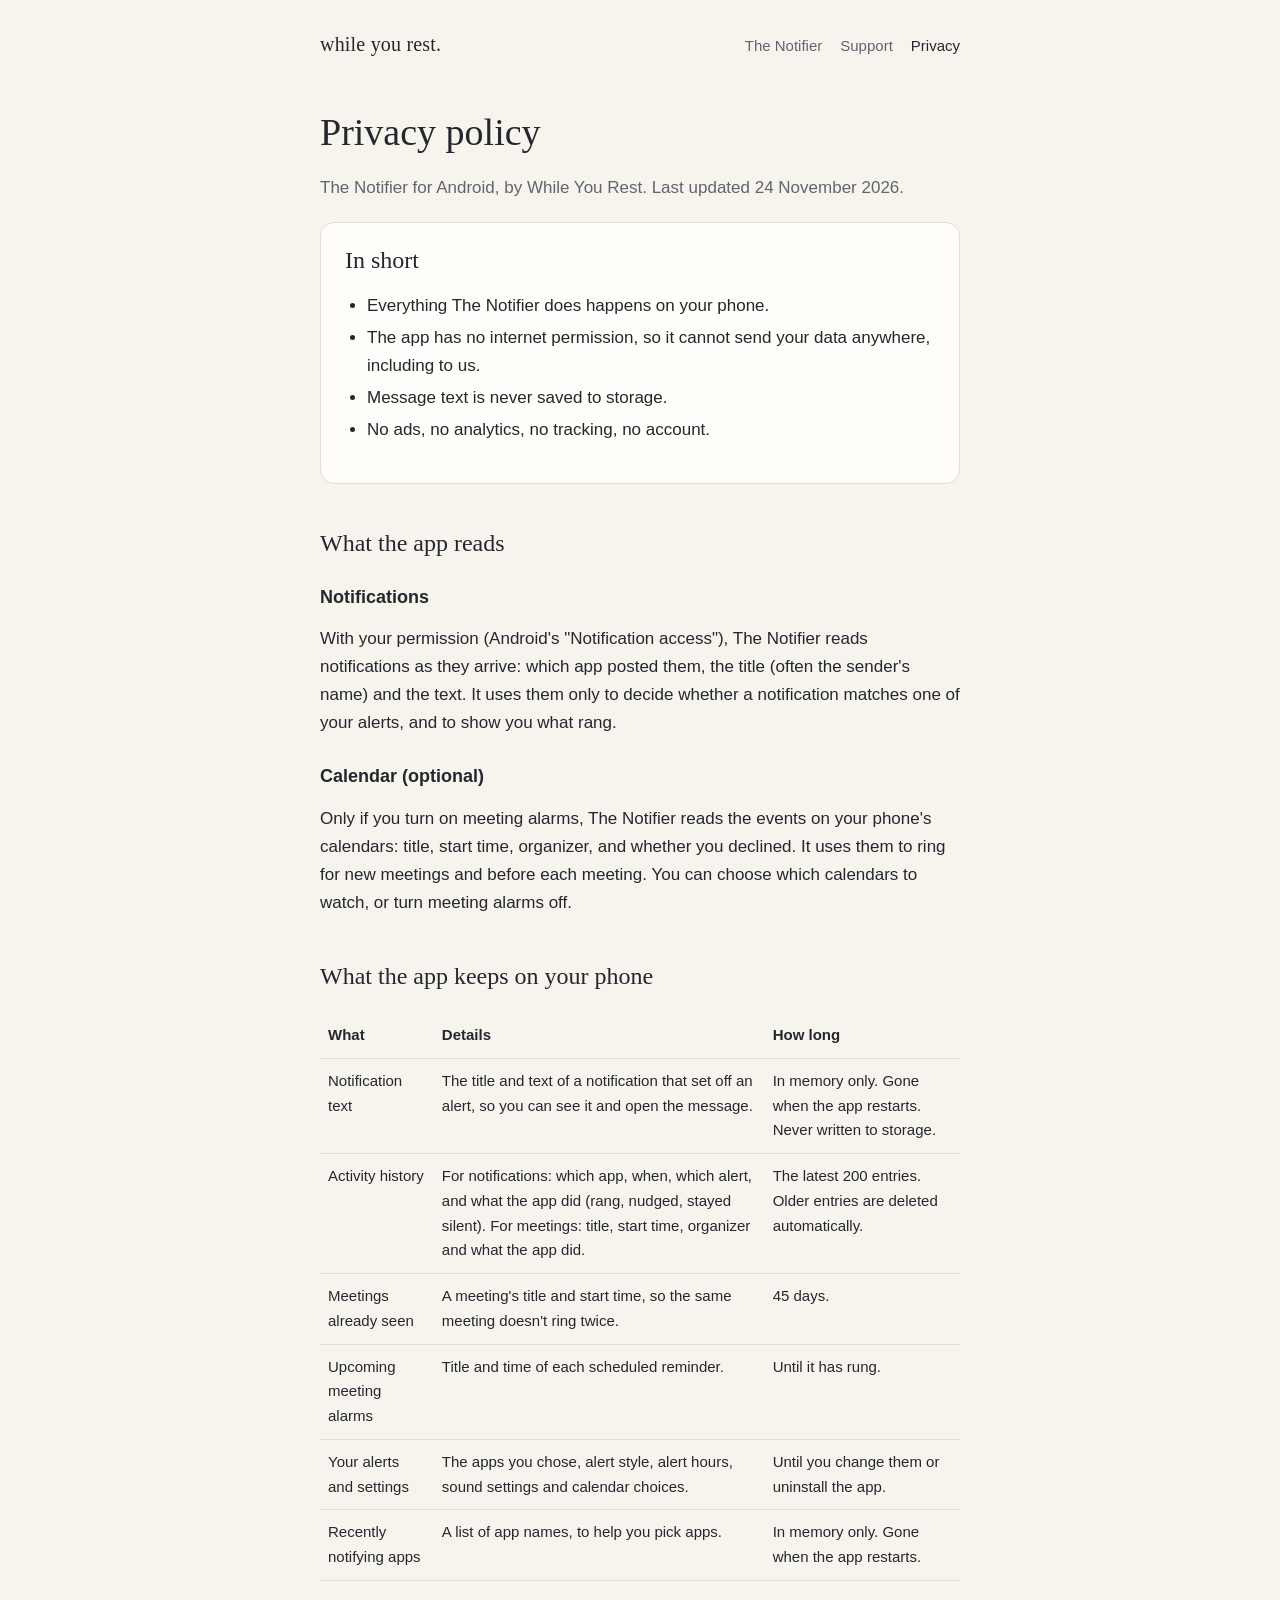
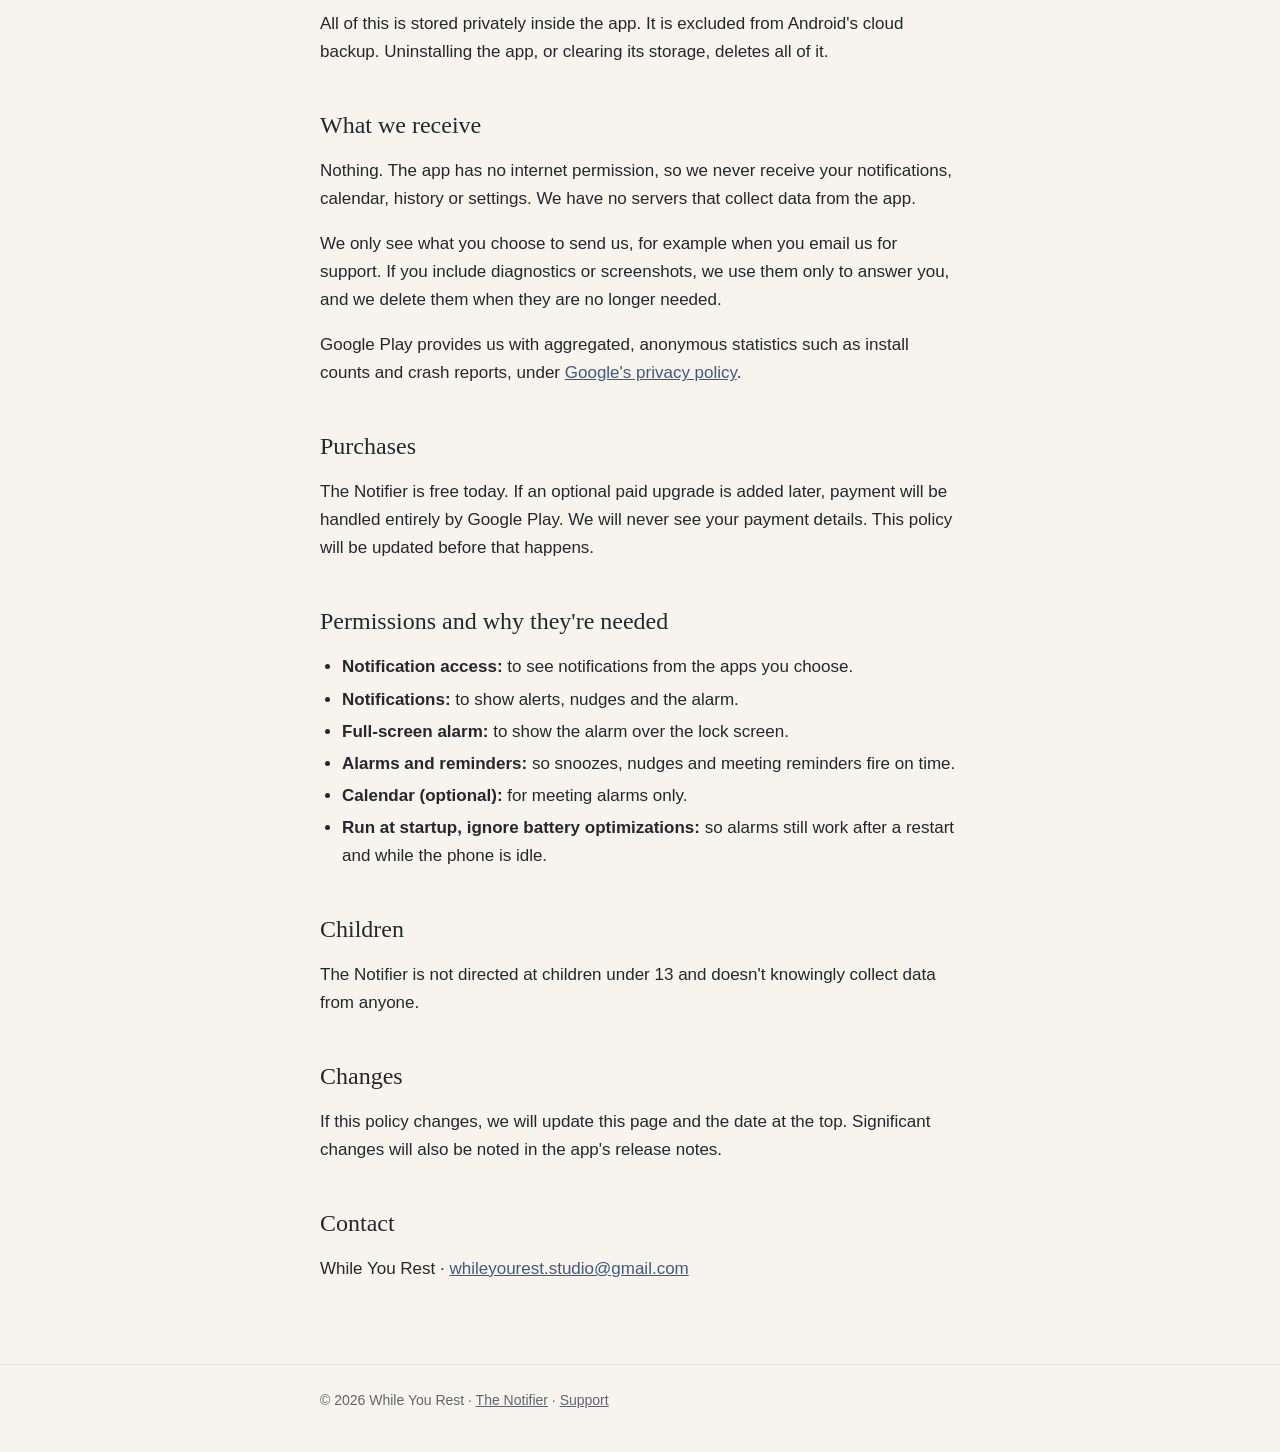
==== notifier/privacy/index.html @ c1008b0e "Studio site: home, The Notifier, privacy policy, support Co-Authored-By: Claude Opus 5.5 <noreply@an" ====
<!doctype html>
<html lang="en">
<head>
  <meta charset="utf-8">
  <meta name="viewport" content="width=device-width, initial-scale=1">
  <title>Notifier Privacy Policy</title>
  <meta name="description" content="How The Notifier handles your notifications and calendar data. Everything stays on your phone.">
  <link rel="stylesheet" href="/assets/style.css">
</head>
<body>
  <header class="site"><div class="wrap">
    <a class="brand" href="/">while you rest.</a>
    <nav><a href="/notifier/">The Notifier</a><a href="/notifier/support/">Support</a><a href="/notifier/privacy/" aria-current="page">Privacy</a></nav>
  </div></header>

  <main><div class="wrap">
    <h1>Privacy policy</h1>
    <p class="muted">The Notifier for Android, by While You Rest. Last updated 24 November 2026.</p>

    <div class="card">
      <h2>In short</h2>
      <ul>
        <li>Everything The Notifier does happens on your phone.</li>
        <li>The app has no internet permission, so it cannot send your data anywhere, including to us.</li>
        <li>Message text is never saved to storage.</li>
        <li>No ads, no analytics, no tracking, no account.</li>
      </ul>
    </div>

    <h2>What the app reads</h2>
    <h3>Notifications</h3>
    <p>With your permission (Android's "Notification access"), The Notifier reads notifications as they arrive: which app posted them, the title (often the sender's name) and the text. It uses them only to decide whether a notification matches one of your alerts, and to show you what rang.</p>

    <h3>Calendar (optional)</h3>
    <p>Only if you turn on meeting alarms, The Notifier reads the events on your phone's calendars: title, start time, organizer, and whether you declined. It uses them to ring for new meetings and before each meeting. You can choose which calendars to watch, or turn meeting alarms off.</p>

    <h2>What the app keeps on your phone</h2>
    <div class="table-scroll"><table>
      <tr><th>What</th><th>Details</th><th>How long</th></tr>
      <tr><td>Notification text</td><td>The title and text of a notification that set off an alert, so you can see it and open the message.</td><td>In memory only. Gone when the app restarts. Never written to storage.</td></tr>
      <tr><td>Activity history</td><td>For notifications: which app, when, which alert, and what the app did (rang, nudged, stayed silent). For meetings: title, start time, organizer and what the app did.</td><td>The latest 200 entries. Older entries are deleted automatically.</td></tr>
      <tr><td>Meetings already seen</td><td>A meeting's title and start time, so the same meeting doesn't ring twice.</td><td>45 days.</td></tr>
      <tr><td>Upcoming meeting alarms</td><td>Title and time of each scheduled reminder.</td><td>Until it has rung.</td></tr>
      <tr><td>Your alerts and settings</td><td>The apps you chose, alert style, alert hours, sound settings and calendar choices.</td><td>Until you change them or uninstall the app.</td></tr>
      <tr><td>Recently notifying apps</td><td>A list of app names, to help you pick apps.</td><td>In memory only. Gone when the app restarts.</td></tr>
    </table></div>
    <p>All of this is stored privately inside the app. It is excluded from Android's cloud backup. Uninstalling the app, or clearing its storage, deletes all of it.</p>

    <h2>What we receive</h2>
    <p>Nothing. The app has no internet permission, so we never receive your notifications, calendar, history or settings. We have no servers that collect data from the app.</p>
    <p>We only see what you choose to send us, for example when you email us for support. If you include diagnostics or screenshots, we use them only to answer you, and we delete them when they are no longer needed.</p>
    <p>Google Play provides us with aggregated, anonymous statistics such as install counts and crash reports, under <a href="https://policies.google.com/privacy">Google's privacy policy</a>.</p>

    <h2>Purchases</h2>
    <p>The Notifier is free today. If an optional paid upgrade is added later, payment will be handled entirely by Google Play. We will never see your payment details. This policy will be updated before that happens.</p>

    <h2>Permissions and why they're needed</h2>
    <ul>
      <li><strong>Notification access:</strong> to see notifications from the apps you choose.</li>
      <li><strong>Notifications:</strong> to show alerts, nudges and the alarm.</li>
      <li><strong>Full-screen alarm:</strong> to show the alarm over the lock screen.</li>
      <li><strong>Alarms and reminders:</strong> so snoozes, nudges and meeting reminders fire on time.</li>
      <li><strong>Calendar (optional):</strong> for meeting alarms only.</li>
      <li><strong>Run at startup, ignore battery optimizations:</strong> so alarms still work after a restart and while the phone is idle.</li>
    </ul>

    <h2>Children</h2>
    <p>The Notifier is not directed at children under 13 and doesn't knowingly collect data from anyone.</p>

    <h2>Changes</h2>
    <p>If this policy changes, we will update this page and the date at the top. Significant changes will also be noted in the app's release notes.</p>

    <h2>Contact</h2>
    <p>While You Rest · <a href="mailto:whileyourest.studio@gmail.com">whileyourest.studio@gmail.com</a></p>
  </div></main>

  <footer class="site"><div class="wrap">
    © 2026 While You Rest · <a href="/notifier/">The Notifier</a> · <a href="/notifier/support/">Support</a>
  </div></footer>
</body>
</html>
---- assets/style.css ----
:root {
  --bg: #f7f4ee;
  --surface: #fffdf9;
  --text: #24272e;
  --muted: #5f646e;
  --line: #e4ded3;
  --accent: #3d5a80;
  --accent-soft: #e6ecf3;
  color-scheme: light;
}
@media (prefers-color-scheme: dark) {
  :root {
    --bg: #12151b;
    --surface: #1a1e26;
    --text: #e8e6e1;
    --muted: #a3a7b0;
    --line: #2b313c;
    --accent: #9db7d8;
    --accent-soft: #212a37;
    color-scheme: dark;
  }
}

* { box-sizing: border-box; }
html { -webkit-text-size-adjust: 100%; }
body {
  margin: 0;
  background: var(--bg);
  color: var(--text);
  font: 17px/1.65 -apple-system, BlinkMacSystemFont, "Segoe UI", Roboto, "Helvetica Neue", Arial, sans-serif;
}
.wrap { max-width: 680px; margin: 0 auto; padding: 0 20px; }

header.site { padding: 28px 0 8px; }
header.site .wrap { display: flex; align-items: baseline; justify-content: space-between; gap: 16px; flex-wrap: wrap; }
.brand { font-family: Georgia, "Times New Roman", serif; font-size: 20px; color: var(--text); text-decoration: none; letter-spacing: .01em; }
nav a { color: var(--muted); text-decoration: none; margin-left: 18px; font-size: 15px; }
nav a:first-child { margin-left: 0; }
nav a:hover, nav a[aria-current] { color: var(--text); }

main { padding: 40px 0 64px; }
h1, h2, h3 { font-family: Georgia, "Times New Roman", serif; font-weight: normal; line-height: 1.25; }
h1 { font-size: 38px; margin: 0 0 12px; }
h2 { font-size: 24px; margin: 44px 0 10px; }
h3 { font-size: 18px; margin: 28px 0 6px; font-family: inherit; font-weight: 600; }
p, li { color: var(--text); }
.lede { font-size: 20px; color: var(--muted); margin: 0 0 28px; }
.muted { color: var(--muted); }
a { color: var(--accent); }
ul { padding-left: 22px; }
li { margin: 4px 0; }

.card {
  background: var(--surface);
  border: 1px solid var(--line);
  border-radius: 14px;
  padding: 22px 24px;
  margin: 20px 0;
}
.card h2, .card h3 { margin-top: 0; }
.note { background: var(--accent-soft); border-radius: 10px; padding: 14px 18px; margin: 20px 0; }

table { width: 100%; border-collapse: collapse; margin: 12px 0; font-size: 15px; }
th, td { text-align: left; vertical-align: top; padding: 10px 8px; border-bottom: 1px solid var(--line); }
th { font-weight: 600; }
.table-scroll { overflow-x: auto; }

footer.site { border-top: 1px solid var(--line); padding: 24px 0 40px; color: var(--muted); font-size: 14px; }
footer.site a { color: var(--muted); }

@media (max-width: 480px) {
  h1 { font-size: 30px; }
  .lede { font-size: 18px; }
  nav a { margin-left: 12px; }
}
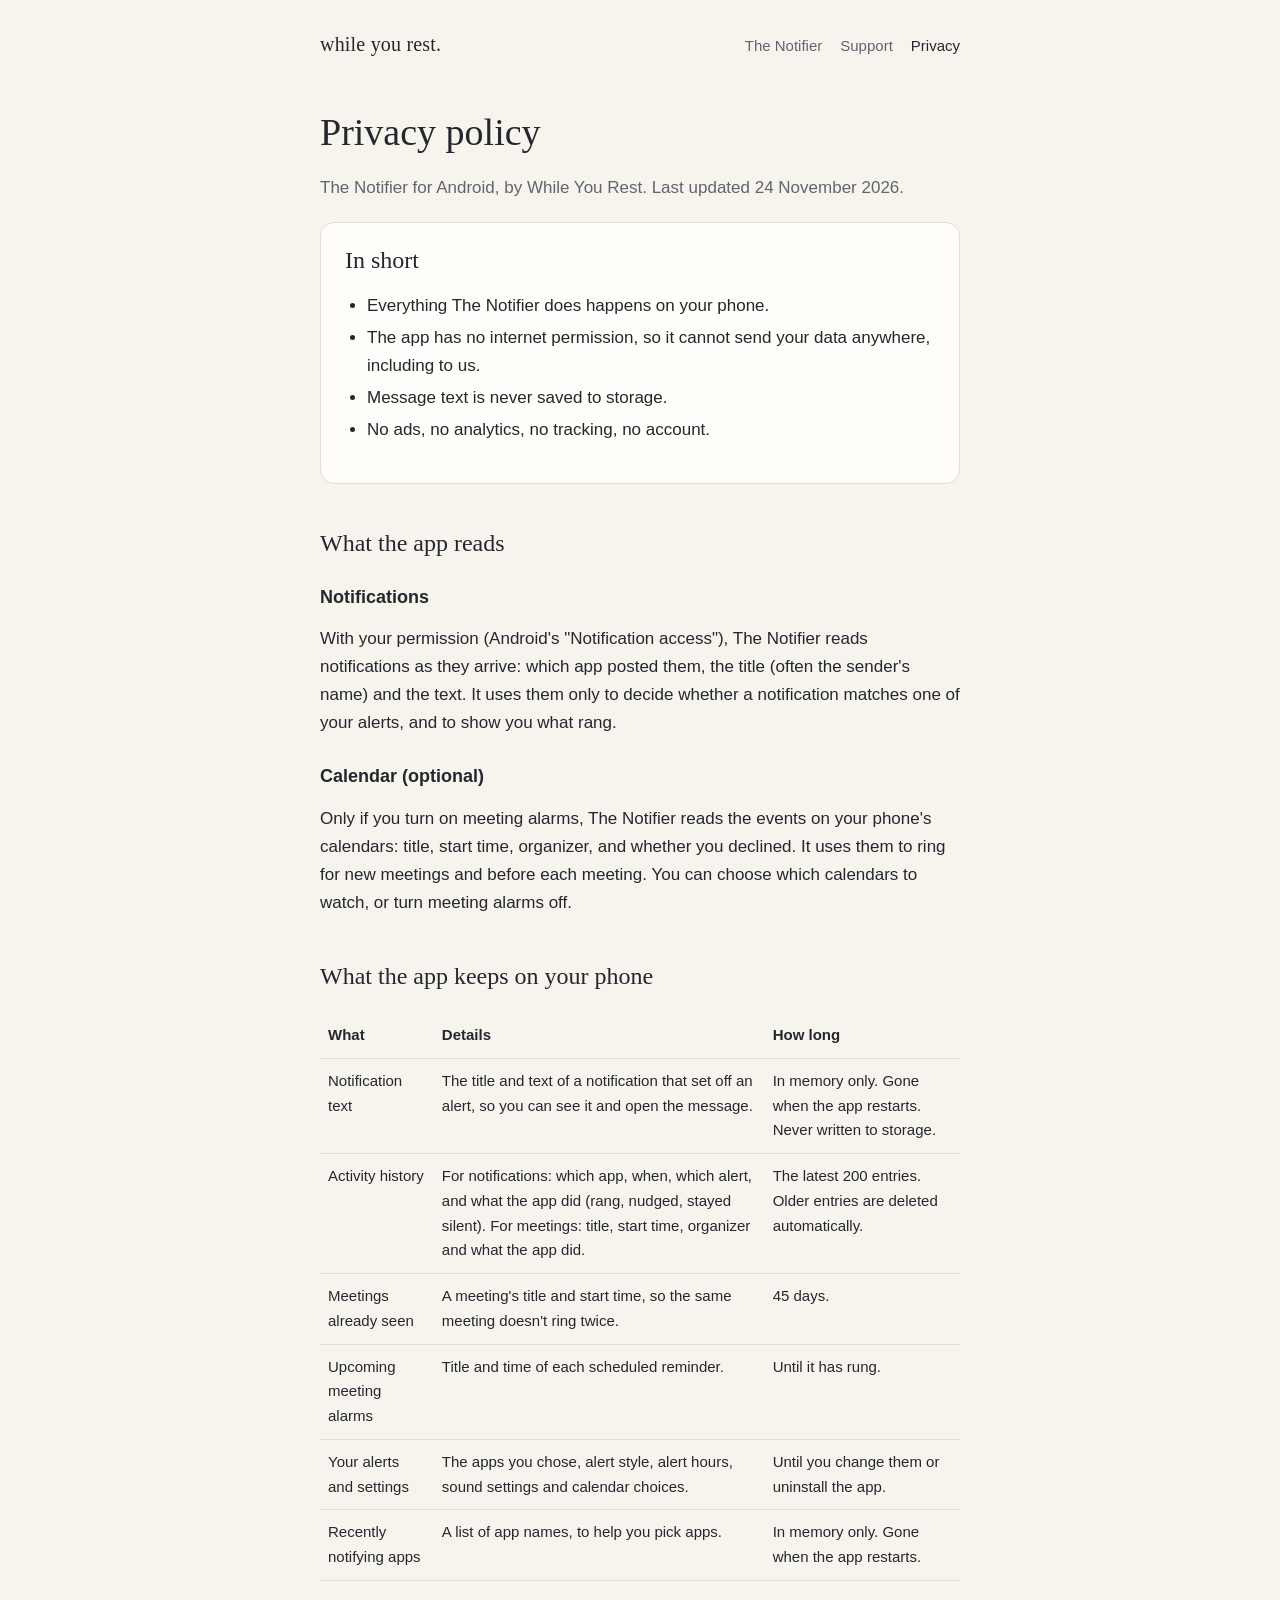
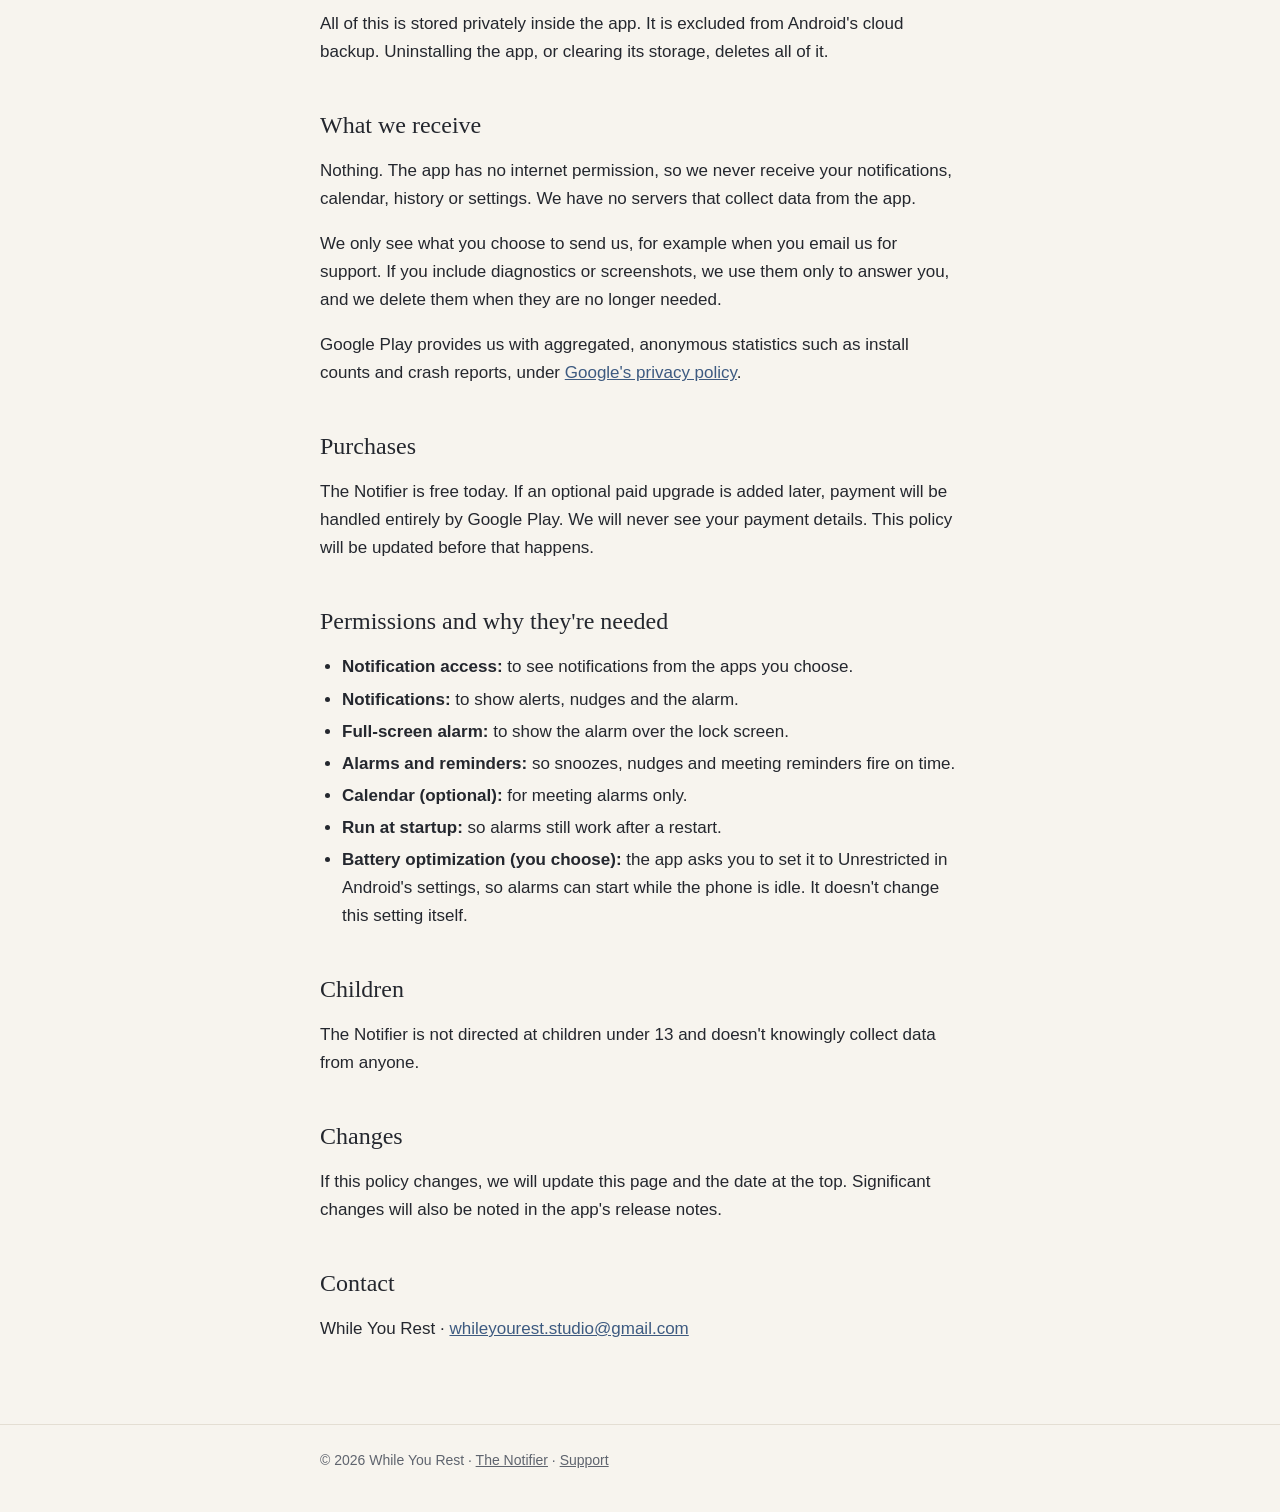
==== commit c21986d0: "Privacy policy: battery optimization is set by the user, not the app Co-Authored-By: Claude Opus 5.5" ====
--- a/notifier/privacy/index.html
+++ b/notifier/privacy/index.html
@@ -61,7 +61,8 @@
       <li><strong>Full-screen alarm:</strong> to show the alarm over the lock screen.</li>
       <li><strong>Alarms and reminders:</strong> so snoozes, nudges and meeting reminders fire on time.</li>
       <li><strong>Calendar (optional):</strong> for meeting alarms only.</li>
-      <li><strong>Run at startup, ignore battery optimizations:</strong> so alarms still work after a restart and while the phone is idle.</li>
+      <li><strong>Run at startup:</strong> so alarms still work after a restart.</li>
+      <li><strong>Battery optimization (you choose):</strong> the app asks you to set it to Unrestricted in Android's settings, so alarms can start while the phone is idle. It doesn't change this setting itself.</li>
     </ul>
 
     <h2>Children</h2>
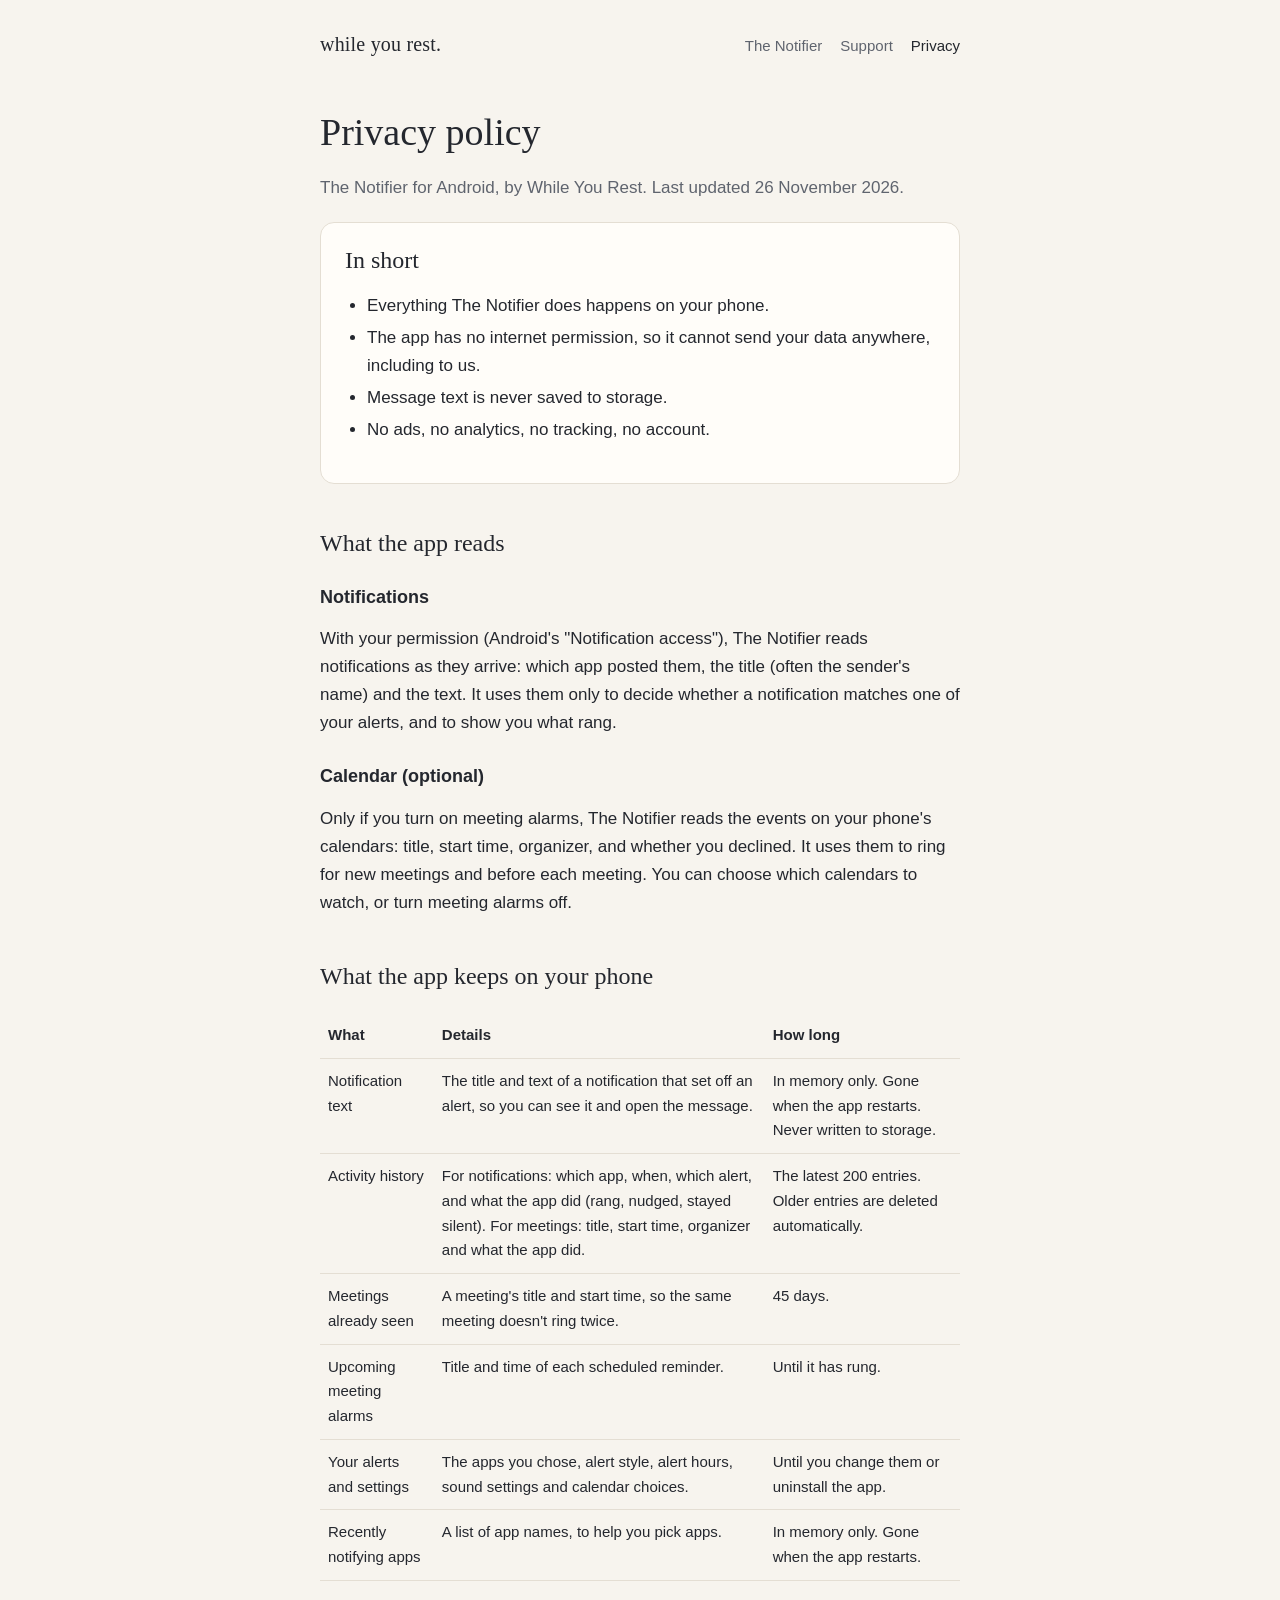
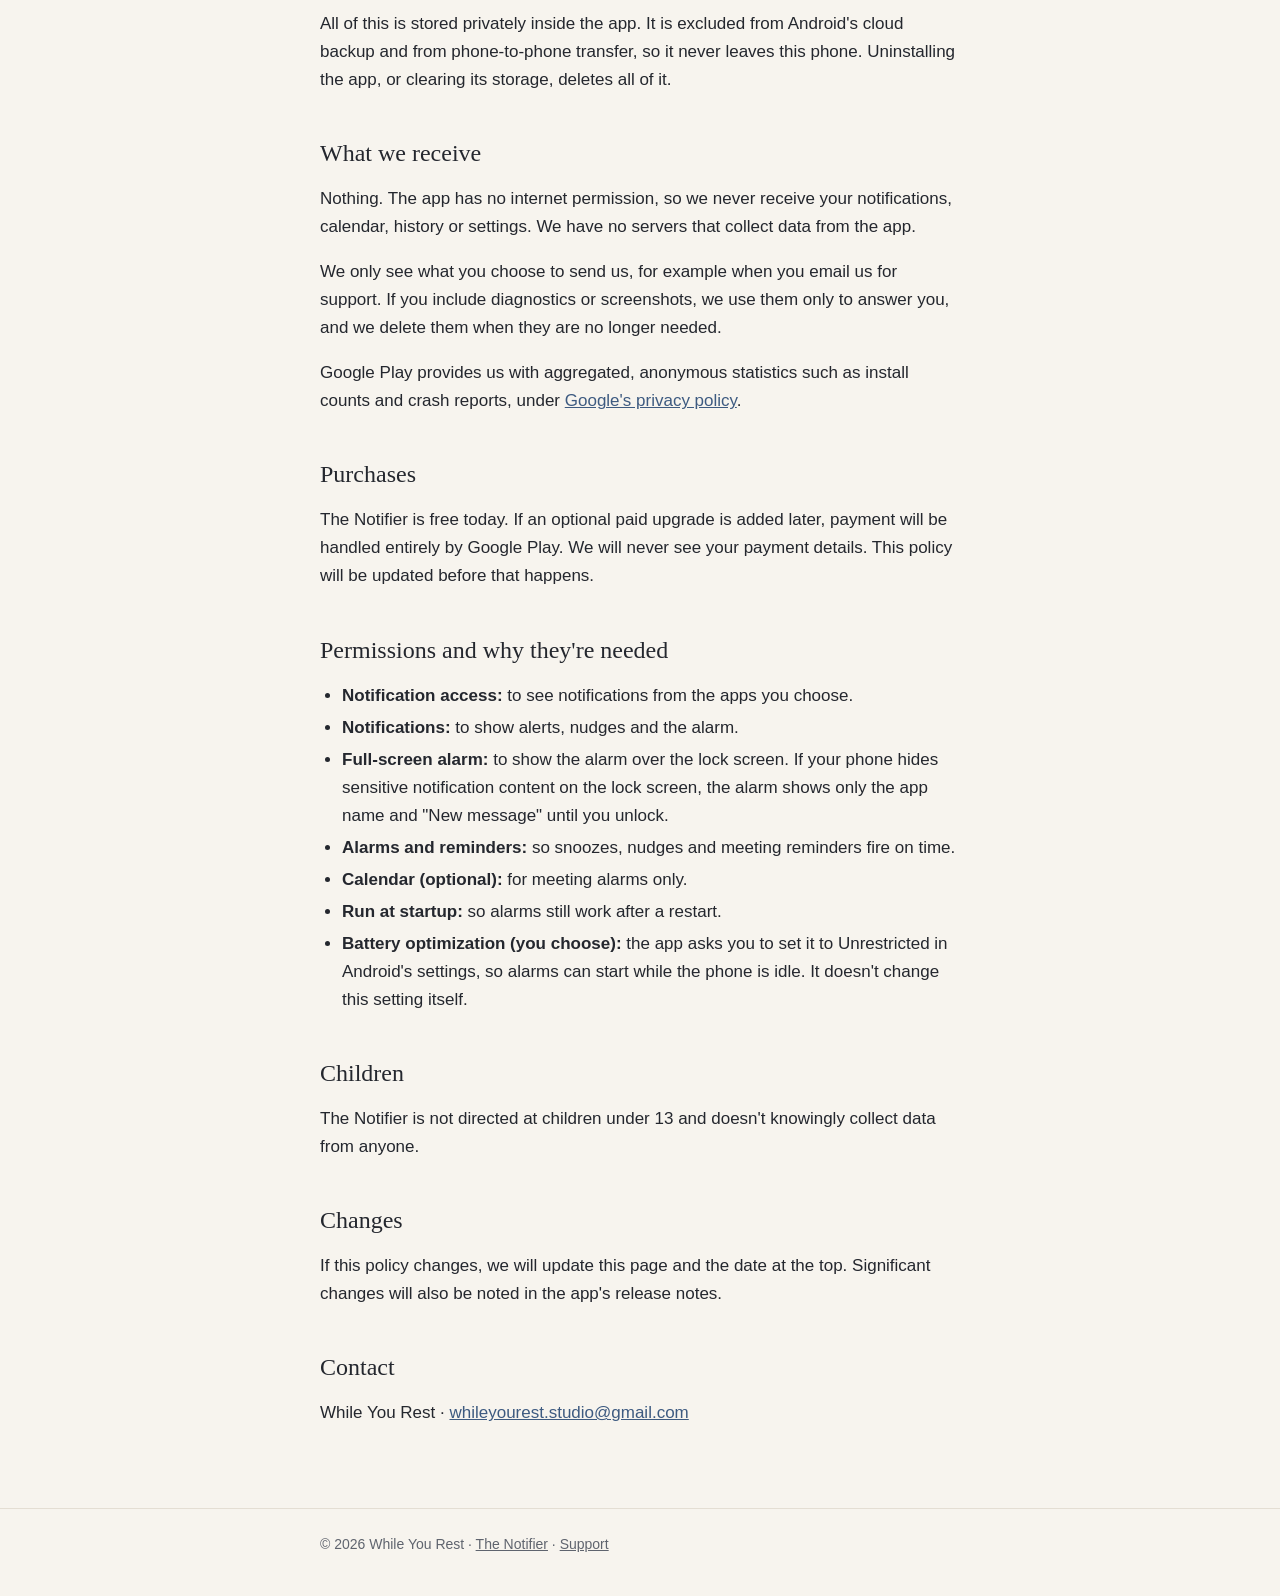
==== commit 60a93272: "Privacy policy: no phone-to-phone transfer; lock-screen alarms follow the phone's privacy setting Co" ====
--- a/notifier/privacy/index.html
+++ b/notifier/privacy/index.html
@@ -15,7 +15,7 @@
 
   <main><div class="wrap">
     <h1>Privacy policy</h1>
-    <p class="muted">The Notifier for Android, by While You Rest. Last updated 24 November 2026.</p>
+    <p class="muted">The Notifier for Android, by While You Rest. Last updated 26 November 2026.</p>
 
     <div class="card">
       <h2>In short</h2>
@@ -44,7 +44,7 @@
       <tr><td>Your alerts and settings</td><td>The apps you chose, alert style, alert hours, sound settings and calendar choices.</td><td>Until you change them or uninstall the app.</td></tr>
       <tr><td>Recently notifying apps</td><td>A list of app names, to help you pick apps.</td><td>In memory only. Gone when the app restarts.</td></tr>
     </table></div>
-    <p>All of this is stored privately inside the app. It is excluded from Android's cloud backup. Uninstalling the app, or clearing its storage, deletes all of it.</p>
+    <p>All of this is stored privately inside the app. It is excluded from Android's cloud backup and from phone-to-phone transfer, so it never leaves this phone. Uninstalling the app, or clearing its storage, deletes all of it.</p>
 
     <h2>What we receive</h2>
     <p>Nothing. The app has no internet permission, so we never receive your notifications, calendar, history or settings. We have no servers that collect data from the app.</p>
@@ -58,7 +58,7 @@
     <ul>
       <li><strong>Notification access:</strong> to see notifications from the apps you choose.</li>
       <li><strong>Notifications:</strong> to show alerts, nudges and the alarm.</li>
-      <li><strong>Full-screen alarm:</strong> to show the alarm over the lock screen.</li>
+      <li><strong>Full-screen alarm:</strong> to show the alarm over the lock screen. If your phone hides sensitive notification content on the lock screen, the alarm shows only the app name and "New message" until you unlock.</li>
       <li><strong>Alarms and reminders:</strong> so snoozes, nudges and meeting reminders fire on time.</li>
       <li><strong>Calendar (optional):</strong> for meeting alarms only.</li>
       <li><strong>Run at startup:</strong> so alarms still work after a restart.</li>
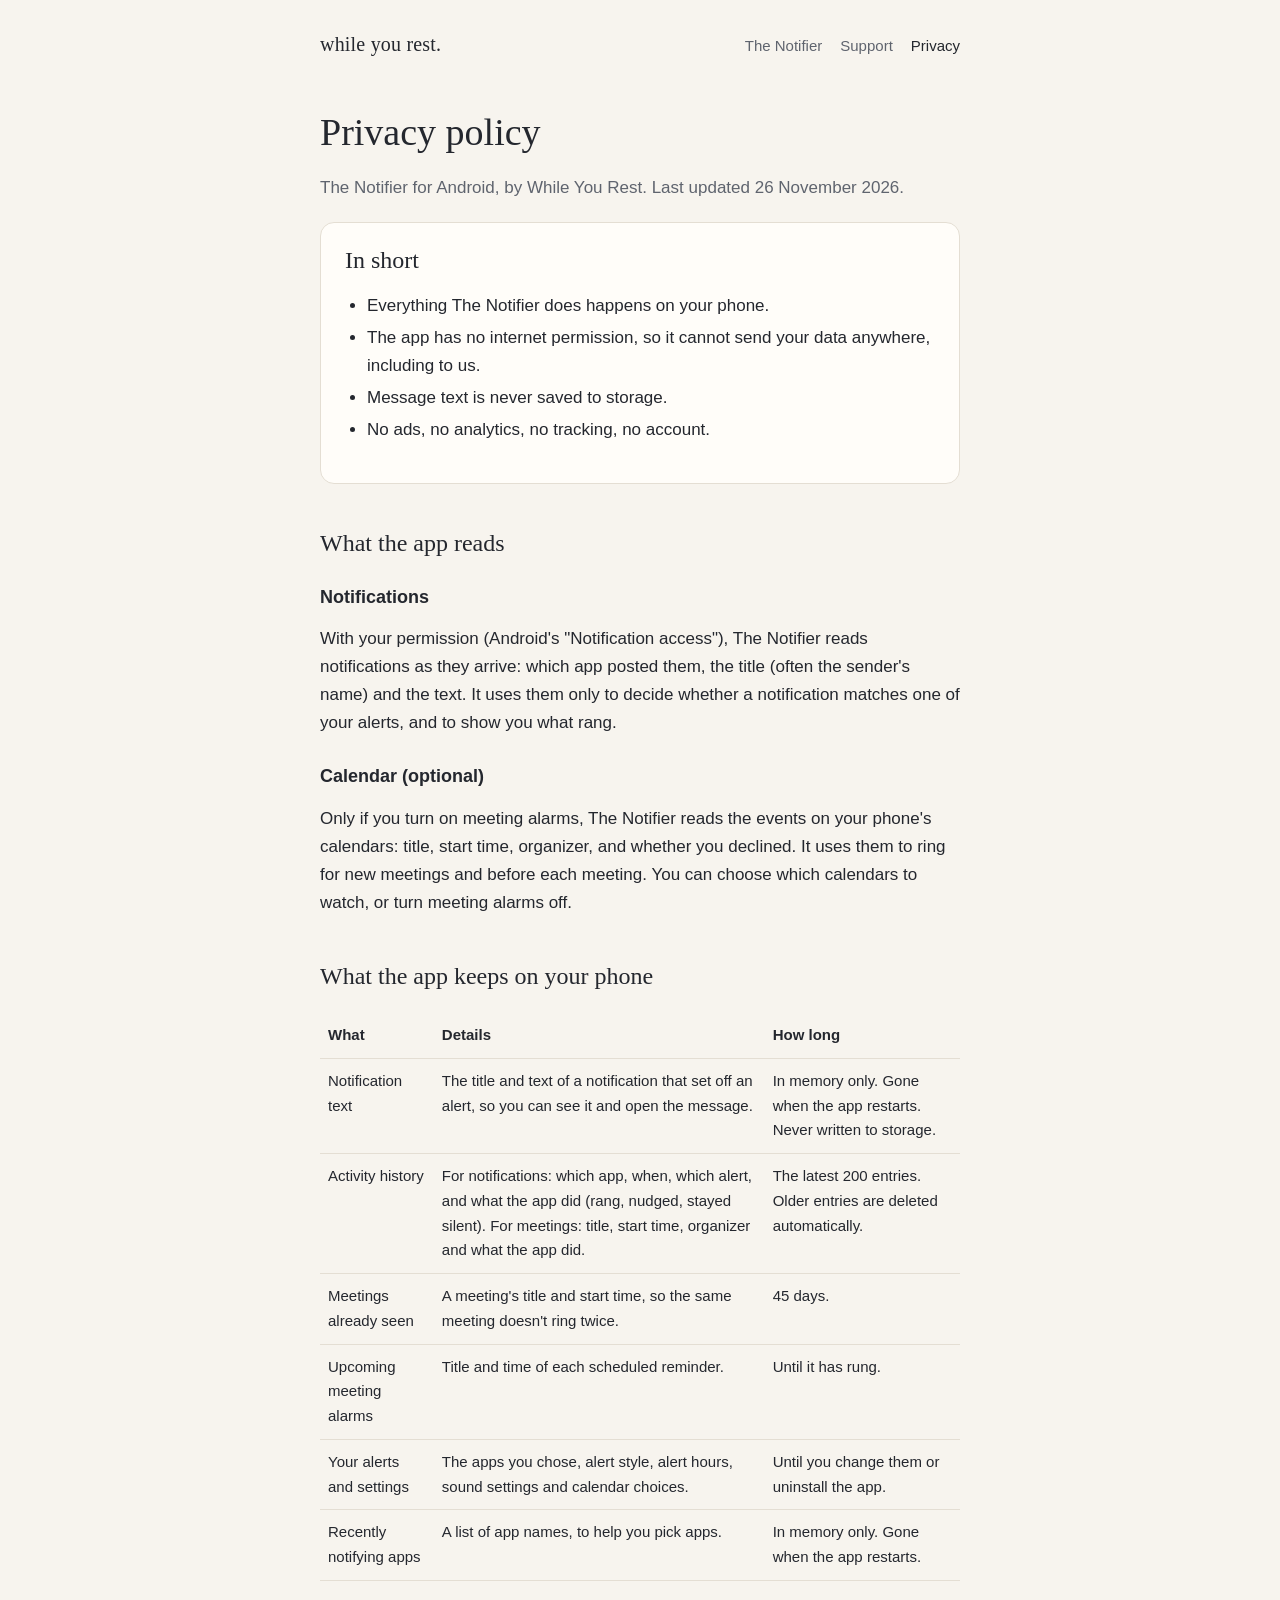
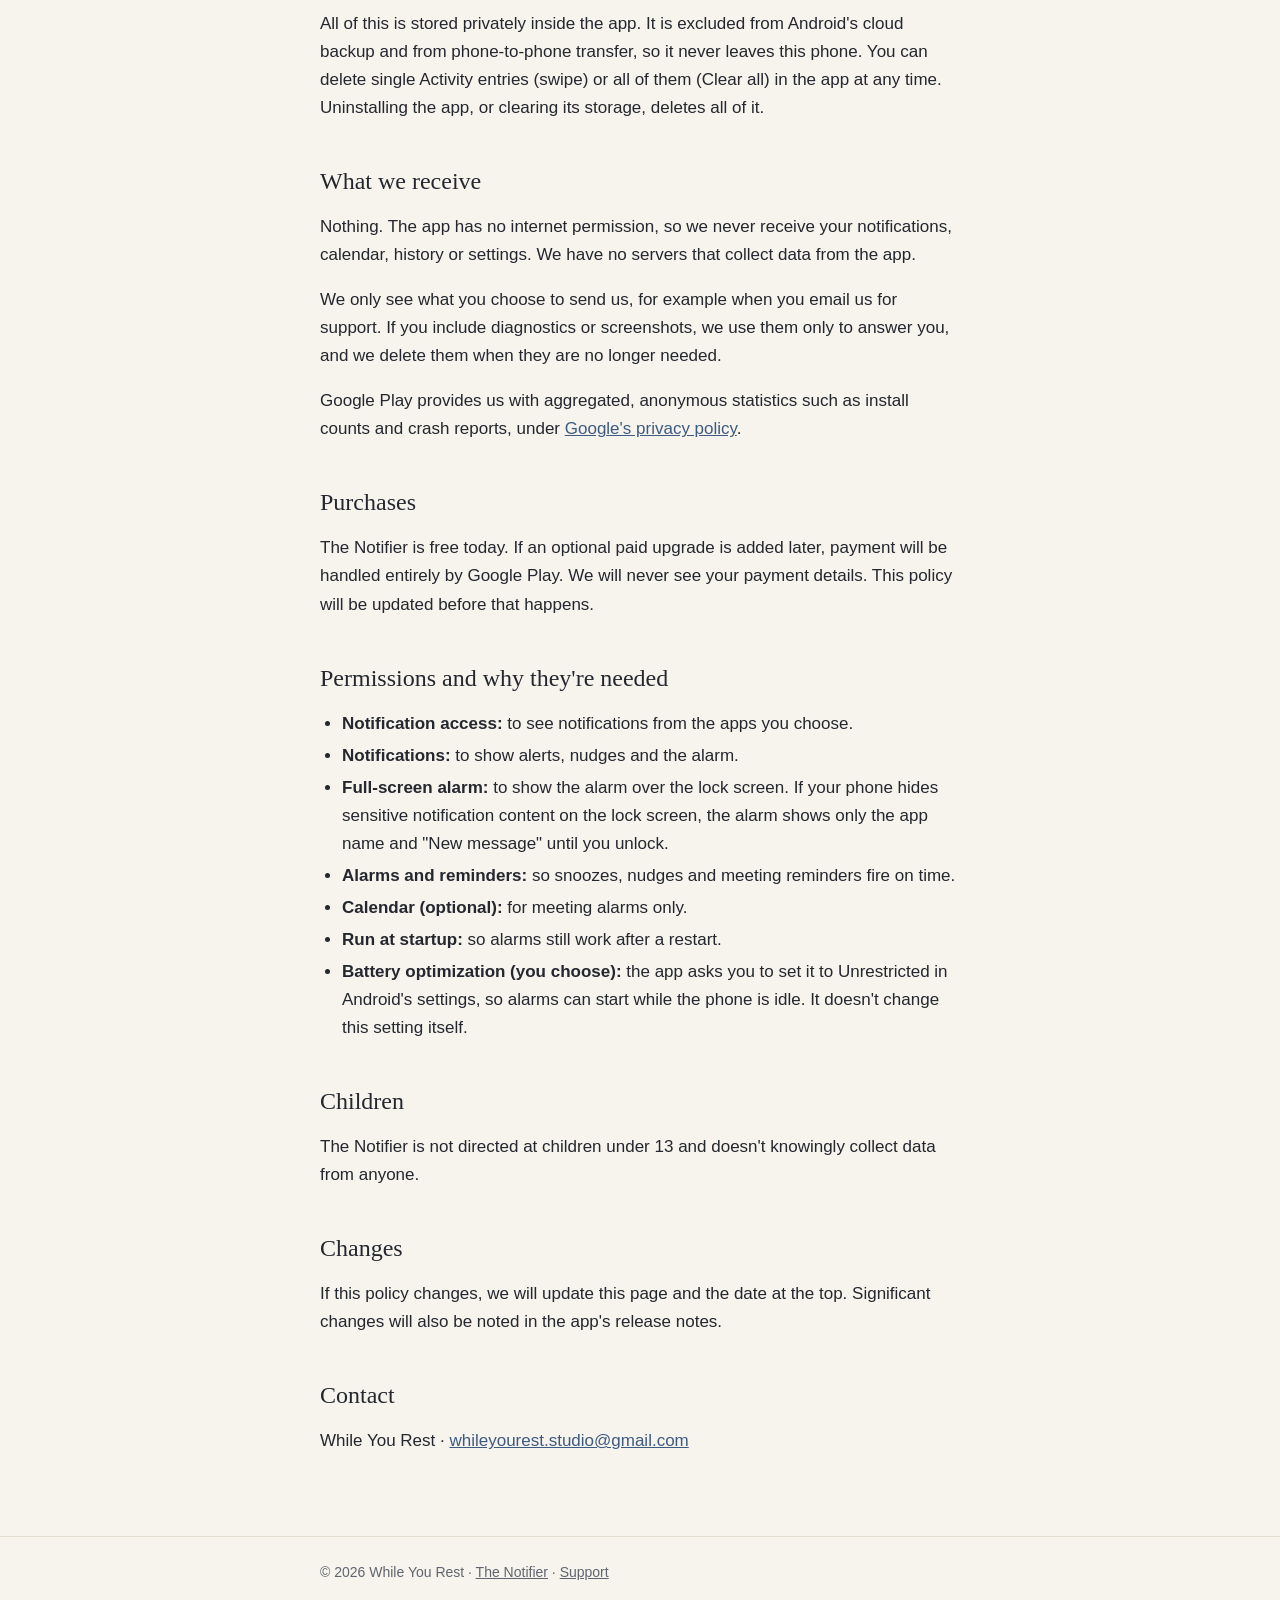
==== commit 844b766f: "Privacy policy: users can delete Activity history in the app Co-Authored-By: Claude Opus 5.5 <norepl" ====
--- a/notifier/privacy/index.html
+++ b/notifier/privacy/index.html
@@ -44,7 +44,7 @@
       <tr><td>Your alerts and settings</td><td>The apps you chose, alert style, alert hours, sound settings and calendar choices.</td><td>Until you change them or uninstall the app.</td></tr>
       <tr><td>Recently notifying apps</td><td>A list of app names, to help you pick apps.</td><td>In memory only. Gone when the app restarts.</td></tr>
     </table></div>
-    <p>All of this is stored privately inside the app. It is excluded from Android's cloud backup and from phone-to-phone transfer, so it never leaves this phone. Uninstalling the app, or clearing its storage, deletes all of it.</p>
+    <p>All of this is stored privately inside the app. It is excluded from Android's cloud backup and from phone-to-phone transfer, so it never leaves this phone. You can delete single Activity entries (swipe) or all of them (Clear all) in the app at any time. Uninstalling the app, or clearing its storage, deletes all of it.</p>
 
     <h2>What we receive</h2>
     <p>Nothing. The app has no internet permission, so we never receive your notifications, calendar, history or settings. We have no servers that collect data from the app.</p>
